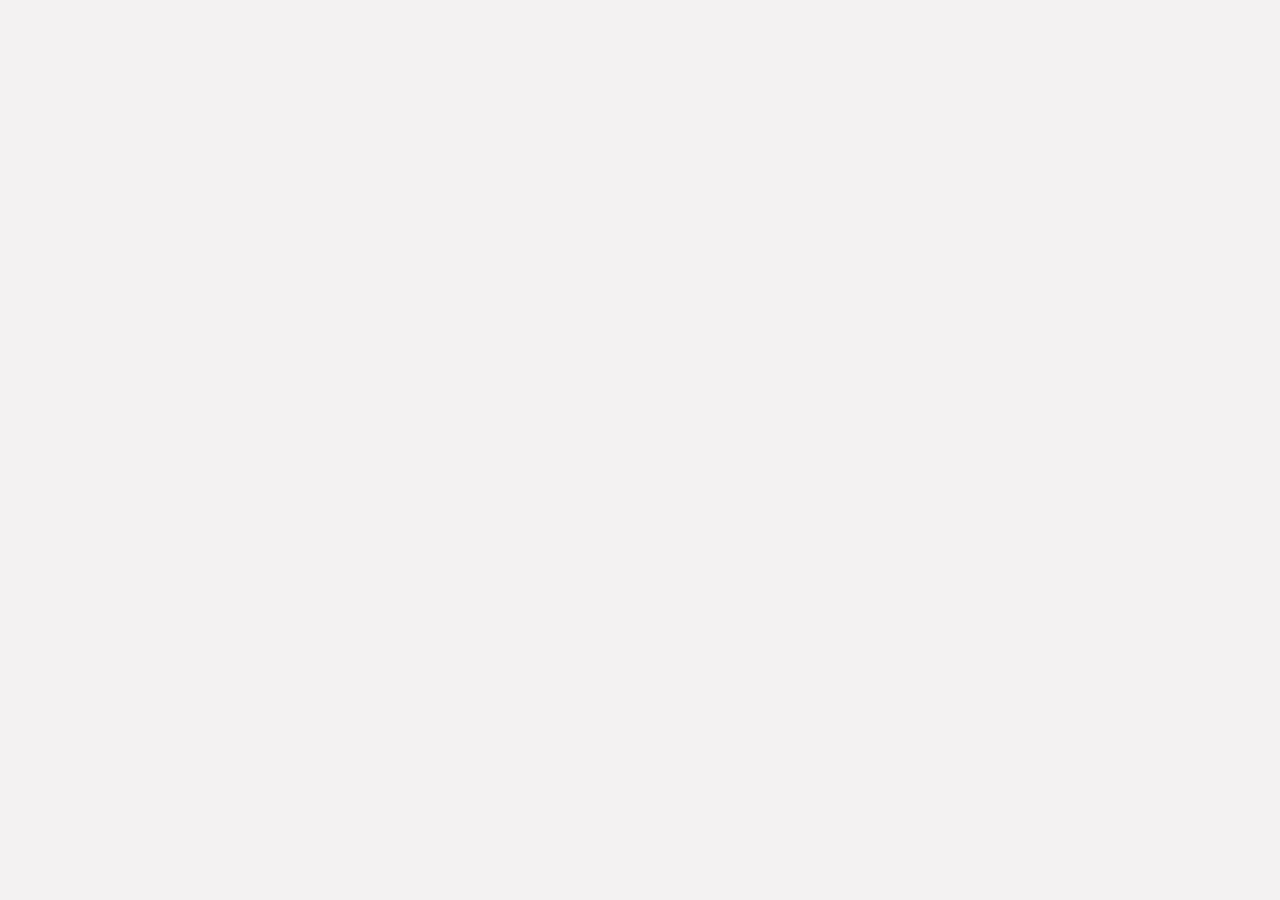
==== index.html @ c708700a "Deploy Claude Design portfolio export as a static site Publishes the Portfolio Redesign Challenge bu" ====
<!DOCTYPE html>
<html lang="en">
<head>
<meta charset="utf-8">
<meta name="viewport" content="width=device-width, initial-scale=1">
<title>Itai Steinberg — UX Research &amp; Design</title>
<meta name="description" content="Itai Steinberg, UX designer and user experience researcher. Selected work in research, psychology and interaction design.">
<link rel="canonical" href="./Portfolio%20Redesign.dc.html">
<meta http-equiv="refresh" content="0; url=./Portfolio%20Redesign.dc.html">
<script>location.replace('./Portfolio%20Redesign.dc.html');</script>
<style>
  html { background: #f3f2f2; }
  body { margin: 0; min-height: 100vh; display: grid; place-items: center;
         font-family: Georgia, 'Times New Roman', serif; color: #201f1d; }
  a { color: #8a6228; }
</style>
</head>
<body>
  <p>Opening the portfolio &mdash; <a href="./Portfolio%20Redesign.dc.html">continue</a>.</p>
</body>
</html>
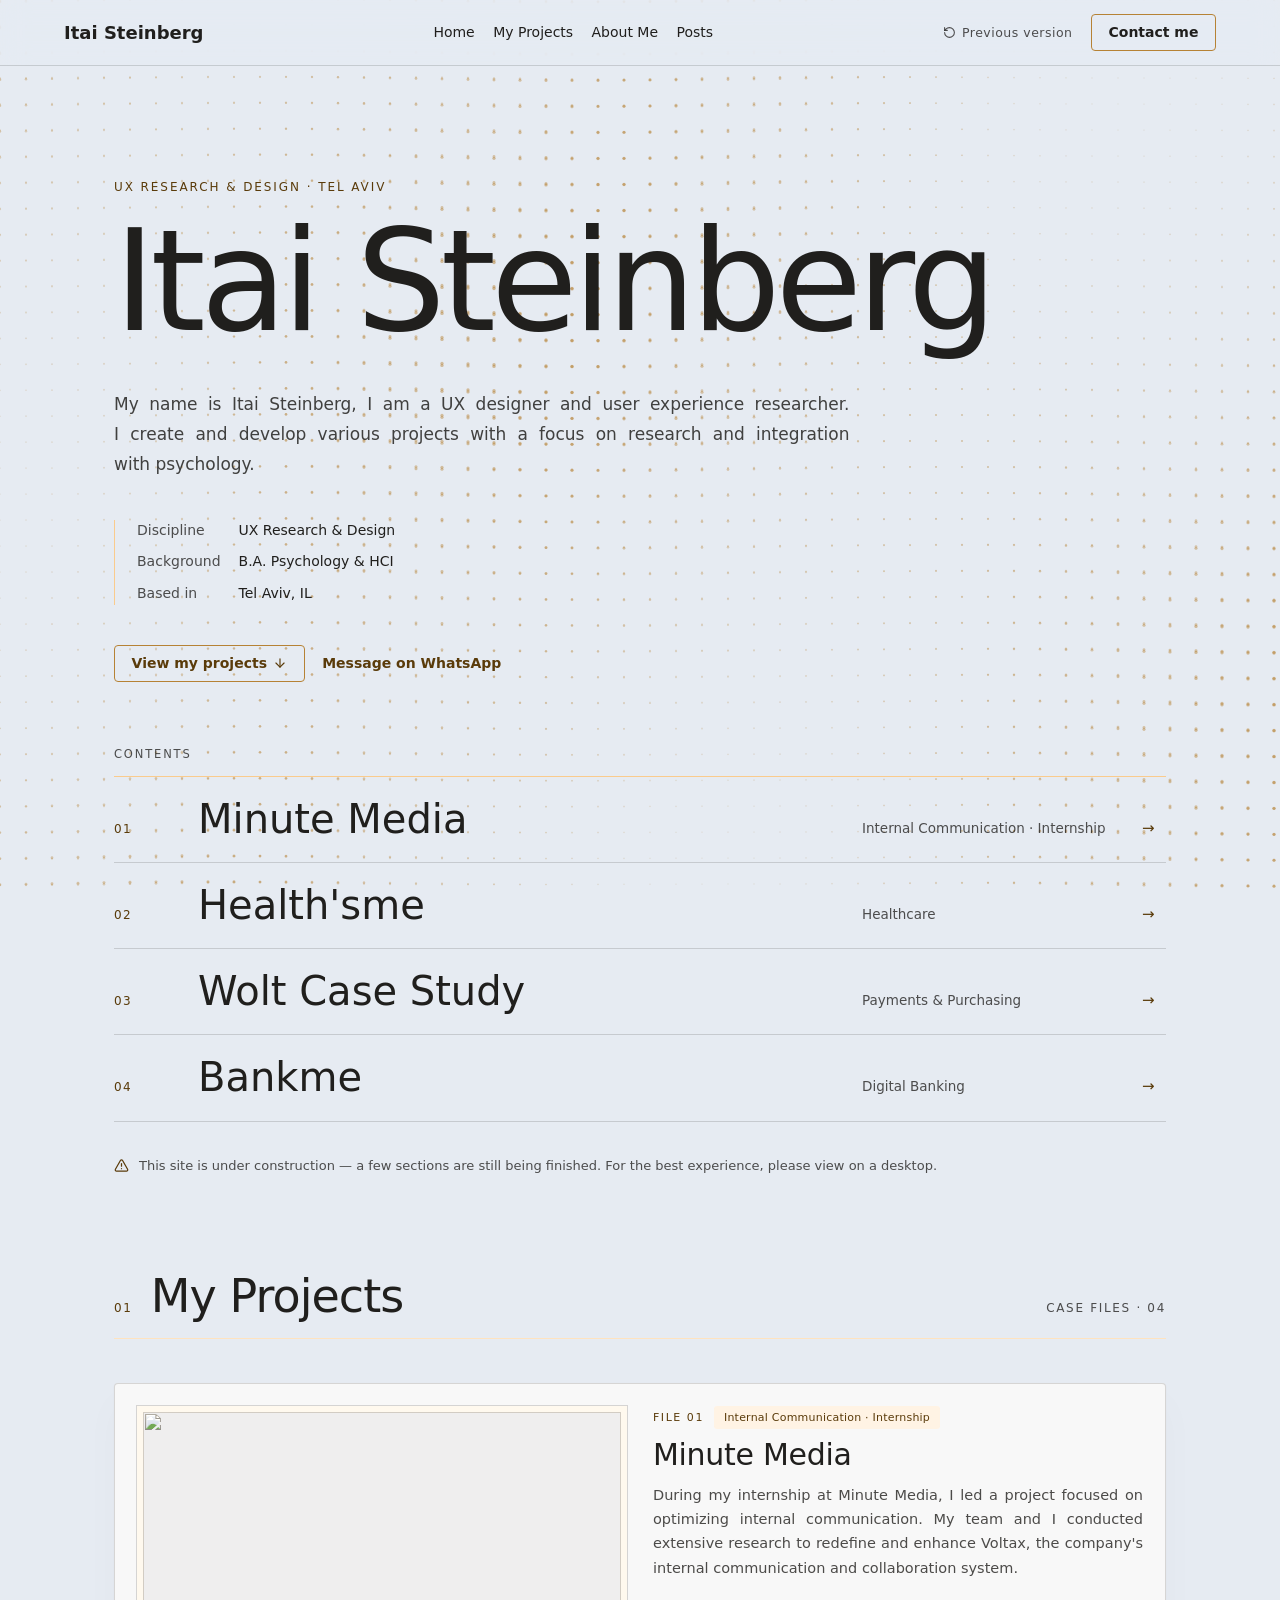
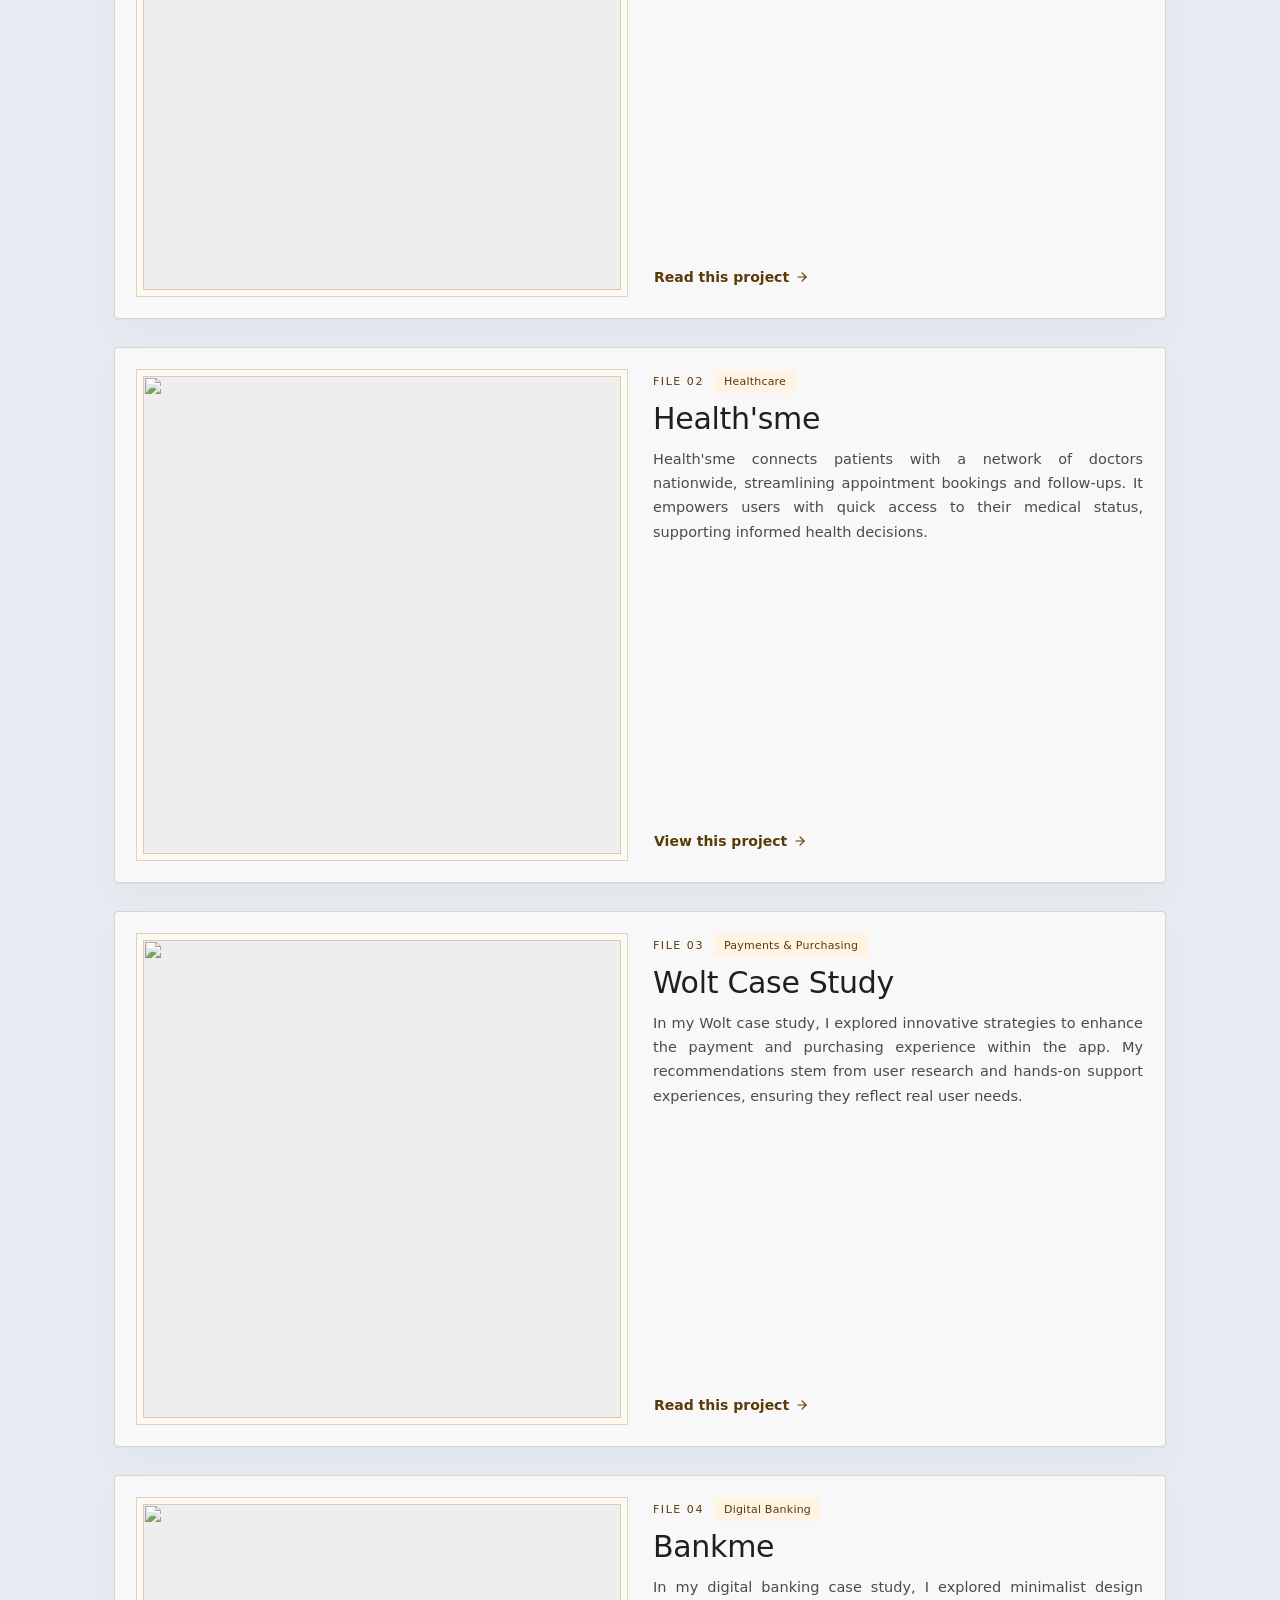
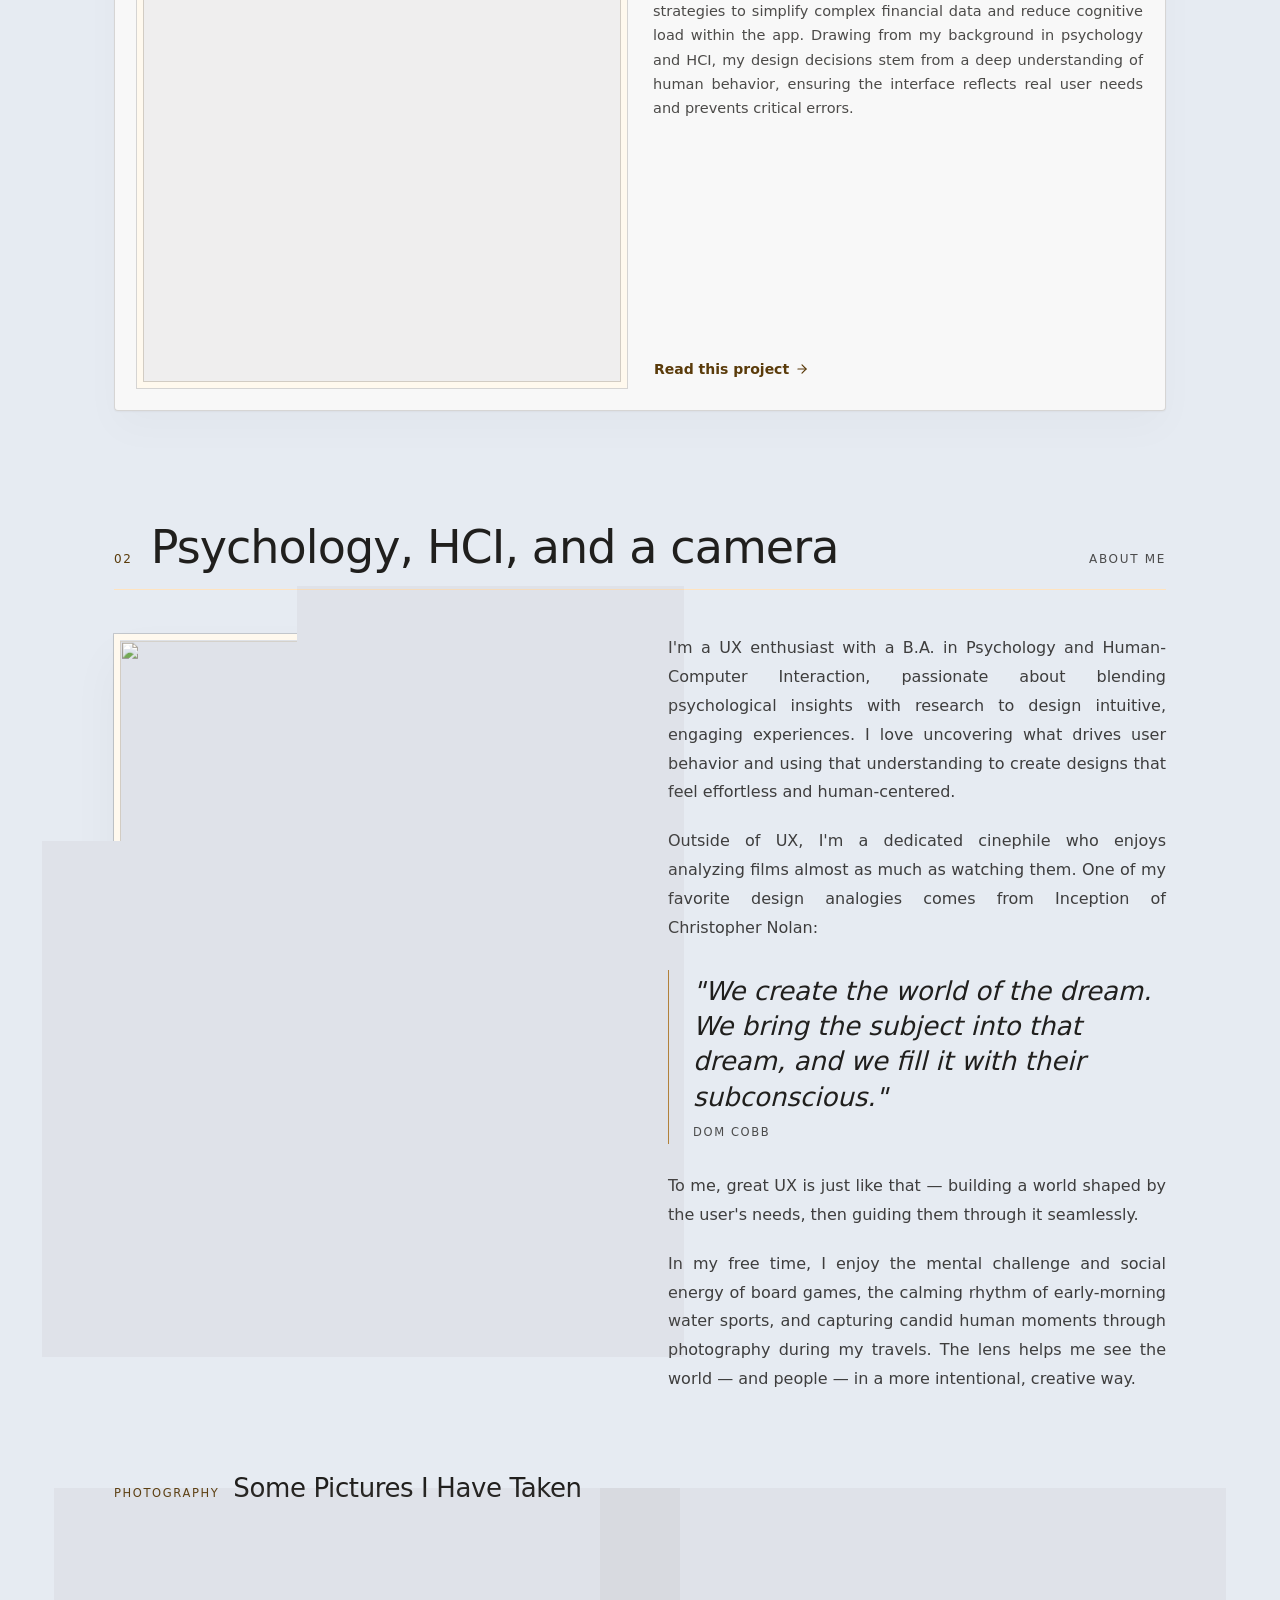
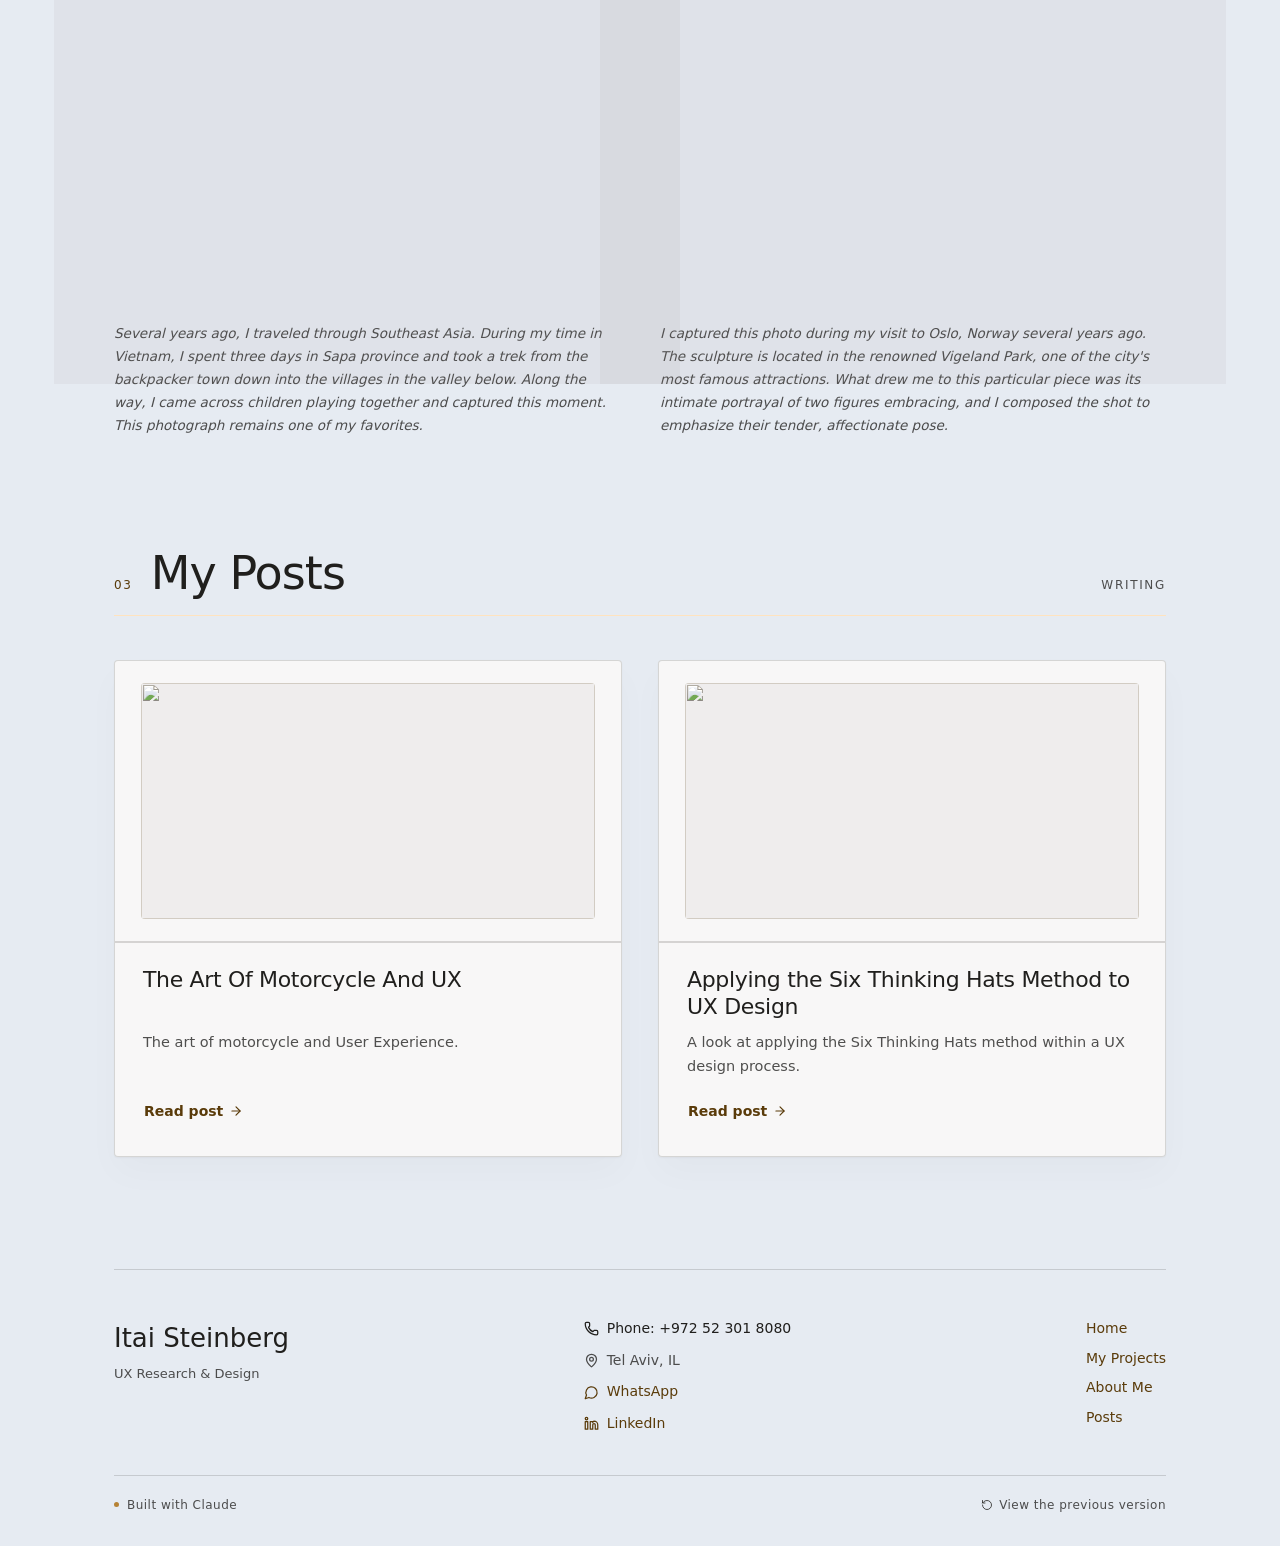
==== commit 474ed73f: "Promote Portfolio v3 to the live homepage The latest Claude Design export adds Portfolio v3 (the new" ====
--- a/index.html
+++ b/index.html
@@ -5,9 +5,9 @@
 <meta name="viewport" content="width=device-width, initial-scale=1">
 <title>Itai Steinberg — UX Research &amp; Design</title>
 <meta name="description" content="Itai Steinberg, UX designer and user experience researcher. Selected work in research, psychology and interaction design.">
-<link rel="canonical" href="./Portfolio%20Redesign.dc.html">
-<meta http-equiv="refresh" content="0; url=./Portfolio%20Redesign.dc.html">
-<script>location.replace('./Portfolio%20Redesign.dc.html');</script>
+<link rel="canonical" href="./Portfolio%20v3.dc.html">
+<meta http-equiv="refresh" content="0; url=./Portfolio%20v3.dc.html">
+<script>location.replace('./Portfolio%20v3.dc.html');</script>
 <style>
   html { background: #f3f2f2; }
   body { margin: 0; min-height: 100vh; display: grid; place-items: center;
@@ -16,6 +16,6 @@
 </style>
 </head>
 <body>
-  <p>Opening the portfolio &mdash; <a href="./Portfolio%20Redesign.dc.html">continue</a>.</p>
+  <p>Opening the portfolio &mdash; <a href="./Portfolio%20v3.dc.html">continue</a>.</p>
 </body>
 </html>
